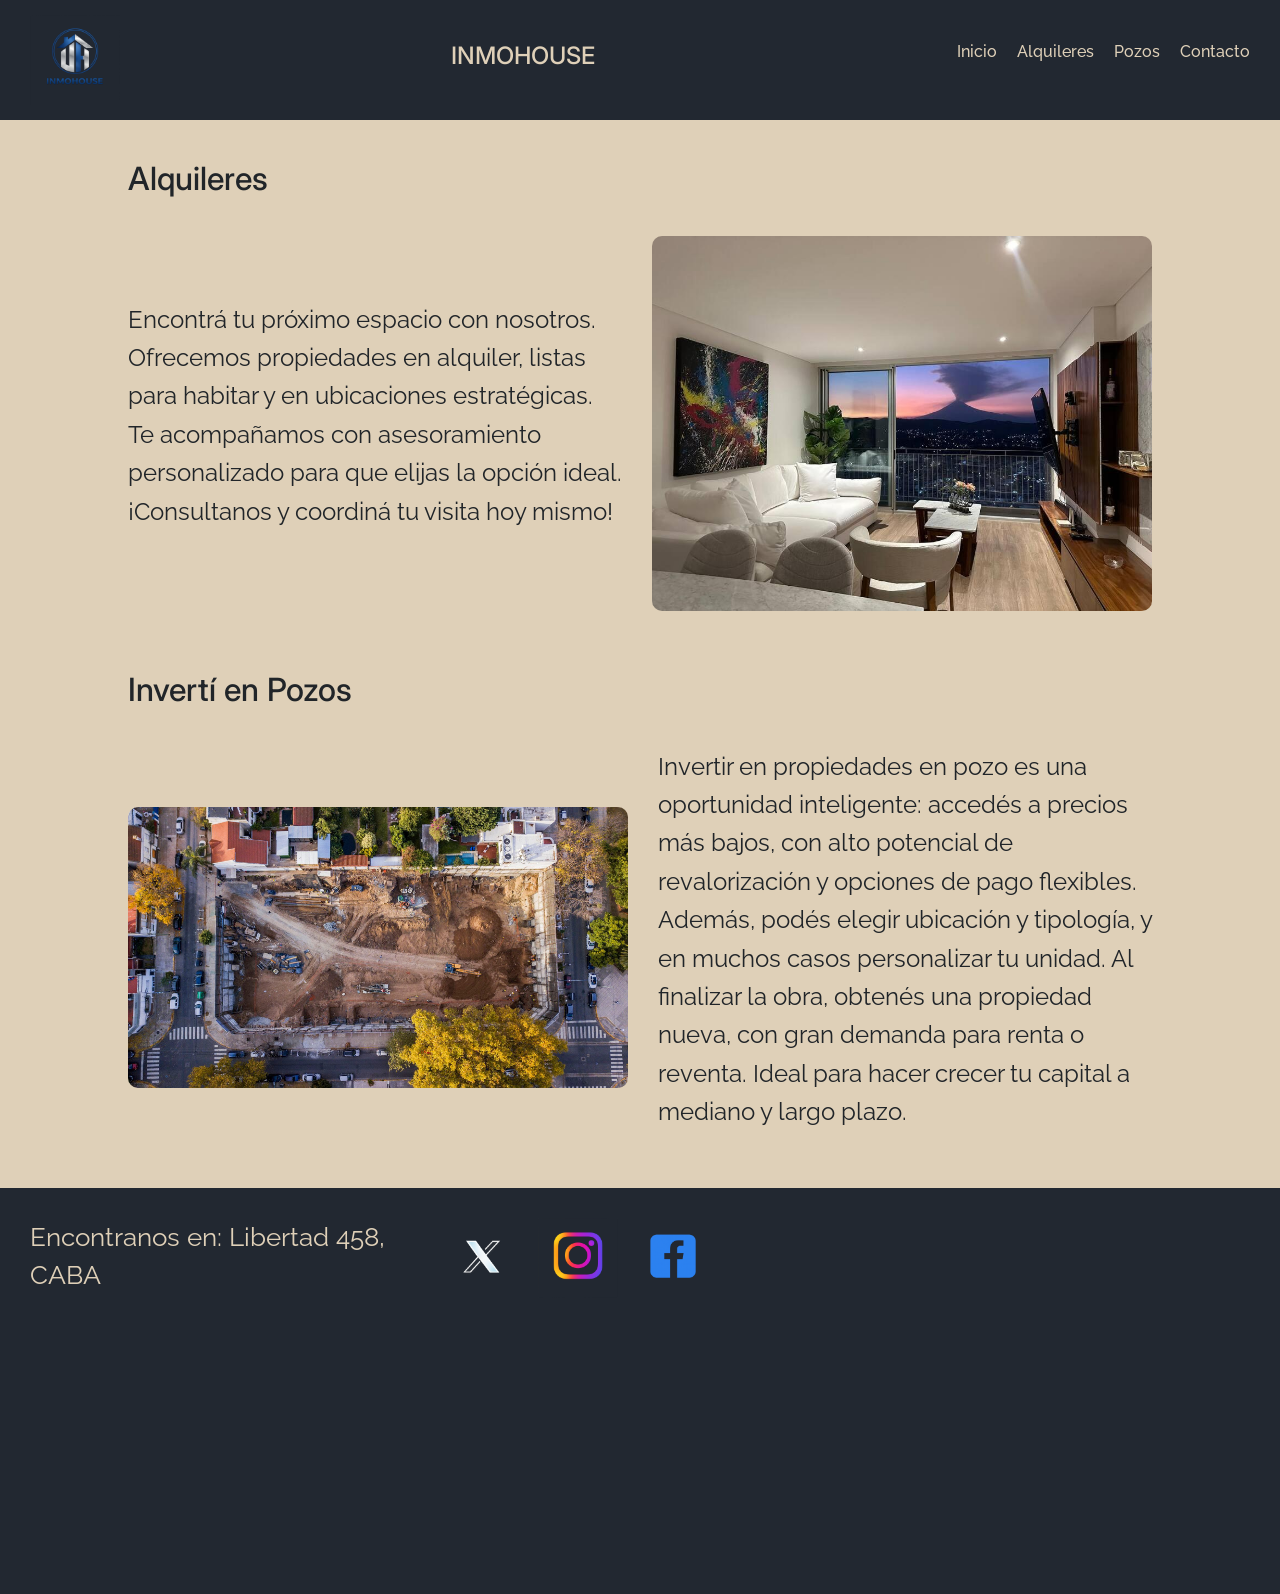
==== index.html @ c88db54d "2da Entrega" ====
<!doctype html>
<html lang="es">
  <head>
    <link rel="preconnect" href="https://fonts.googleapis.com" />
    <link rel="preconnect" href="https://fonts.gstatic.com" crossorigin />
    <link
      href="https://fonts.googleapis.com/css2?family=Inter:ital,opsz,wght@0,14..32,100..900;1,14..32,100..900&family=Raleway:ital,wght@0,100..900;1,100..900&display=swap"
      rel="stylesheet"
    />
    <link rel="preconnect" href="https://fonts.googleapis.com" />
    <link rel="preconnect" href="https://fonts.gstatic.com" crossorigin />
    <link
      href="https://fonts.googleapis.com/css2?family=Raleway:ital,wght@0,100..900;1,100..900&display=swap"
      rel="stylesheet"
    />
    <link href="https://cdn.jsdelivr.net/npm/bootstrap@5.3.8/dist/css/bootstrap.min.css" rel="stylesheet" integrity="sha384-sRIl4kxILFvY47J16cr9ZwB07vP4J8+LH7qKQnuqkuIAvNWLzeN8tE5YBujZqJLB" crossorigin="anonymous">
    <link rel="stylesheet" href="./css/estilos.css" />
    <meta charset="UTF-8" />
    <meta name="viewport" content="width=device-width, initial-scale=1.0" />
    <title>Inmohouse</title>
  </head>
  <body>
    <header>
      <nav aria-label="Navegación principal">
        <div>
          <a href="./index.html">
            <img src="./img/logo.png" class="logo" alt="Inmohouse - Inicio" />
          </a>
        </div>
        <h1 class="titulo">INMOHOUSE</h1>
        <ul>
          <li>
            <a href="./index.html" aria-current="page">Inicio</a>
          </li>
          <li>
            <a href="./pages/alquileres.html">Alquileres</a>
          </li>
          <li>
            <a href="./pages/pozos.html">Pozos</a>
          </li>
          <li>
            <a href="./pages/contacto.html">Contacto</a>
          </li>
        </ul>
      </nav>
    </header>
    <main id="home-principal" class="home">

  <section class="seccion-home seccion-alquileres">
    
    <div class="seccion-header">
      <h2 class="seccion-titulo">Alquileres</h2>
    </div>

    <div class="seccion-contenido">
      <p class="seccion-texto">
        Encontrá tu próximo espacio con nosotros. Ofrecemos propiedades en
        alquiler, listas para habitar y en ubicaciones estratégicas. Te
        acompañamos con asesoramiento personalizado para que elijas la opción
        ideal. ¡Consultanos y coordiná tu visita hoy mismo!
      </p>

      <img
        class="seccion-imagen imagen-alquiler"
        src="./img/dep.jpg"
        alt="Departamento con vista al atardecer"
      />
    </div>

  </section>

  <section class="seccion-home seccion-pozos">

    <div class="seccion-header">
      <h2 class="seccion-titulo">Invertí en Pozos</h2>
    </div>

    <div class="seccion-contenido">
      <p class="seccion-texto">
        Invertir en propiedades en pozo es una oportunidad inteligente:
        accedés a precios más bajos, con alto potencial de revalorización y
        opciones de pago flexibles. Además, podés elegir ubicación y
        tipología, y en muchos casos personalizar tu unidad. Al finalizar la
        obra, obtenés una propiedad nueva, con gran demanda para renta o
        reventa. Ideal para hacer crecer tu capital a mediano y largo plazo.
      </p>

      <img
        class="seccion-imagen imagen-pozo"
        src="./img/construccionPozo.jpg"
        alt="Terreno en construcción"
      />
    </div>

  </section>

</main>
    <footer>
      <div>
        <p>Encontranos en: Libertad 458, CABA</p>
      </div>
      <div>
        <ul>
          <li>
            <a
              href="https://twitter.com"
              target="_blank"
              rel="noopener noreferrer"
            >
              <img src="./img/twitter-x.png" alt="Twitter de Inmohouse" />
            </a>
          </li>
          <li>
            <a
              href="https://instagram.com"
              target="_blank"
              rel="noopener noreferrer"
            >
              <img src="./img/instagram.png" alt="Instagram de Inmohouse" />
            </a>
          </li>
          <li>
            <a
              href="https://facebook.com"
              target="_blank"
              rel="noopener noreferrer"
            >
              <img src="./img/facebook.png" alt="Facebook de Inmohouse" />
            </a>
          </li>
        </ul>
      </div>
      <div>
        <address>
          <iframe
            class="map"
            title="Ubicación de Inmohouse en Google Maps"
            src="https://www.google.com/maps/embed?pb=!1m18!1m12!1m3!1d723.7947108653552!2d-58.38401056813189!3d-34.6032065607165!2m3!1f0!2f0!3f0!3m2!1i1024!2i768!4f13.1!3m3!1m2!1s0x95bccac5fd35a24f%3A0x2b9c7844601e23f9!2sAudio%20Video%20458!5e0!3m2!1ses!2sar!4v1768578086338!5m2!1ses!2sar"
            width="600"
            height="450"
            style="border: 0"
            allowfullscreen
            loading="lazy"
            referrerpolicy="no-referrer-when-downgrade"
          ></iframe>
        </address>
      </div>
    </footer>
    <script src="https://cdn.jsdelivr.net/npm/bootstrap@5.3.8/dist/js/bootstrap.bundle.min.js" integrity="sha384-FKyoEForCGlyvwx9Hj09JcYn3nv7wiPVlz7YYwJrWVcXK/BmnVDxM+D2scQbITxI" crossorigin="anonymous"></script>
  </body>
</html>
---- css/estilos.css ----
*{
  margin: 0;
  padding: 0;
  box-sizing: border-box;
}



/* Colores */

/* azul oscuro #222831
gris oscuro #393E46
marron claro #948979
crema #DFD0B8 */


/* Inter-Titulos - font-family: "Inter", sans-serif; */
/* Raleway-Texto - font-family: "Raleway", sans-serif; */

body{
  font-family: "Raleway", sans-serif;
  overflow-x: hidden;
}

header {
  background-color: #222831;
  padding: 15px 30px;
}

nav {
  display: flex;
  align-items: center;
  justify-content: space-between;
}

/* Logo */
.logo {
  width: 90px;
}

/* Título */
.titulo {
  color: #DFD0B8;
  font-size: 24px;
  font-family: "Inter", sans-serif;;
}

/* Menú */
nav ul {
  display: flex;
  list-style: none;
  gap: 20px;
}

nav ul li a {
  text-decoration: none;
  color: #DFD0B8;
  font-weight: 500;
  transition: 0.3s;
}

nav ul li a:hover {
  color: brown;
}


footer {
  background-color: #222831;
  color: #DFD0B8;
  padding: 30px;
  font-size: 1.60em;
  display: flex;
  flex-wrap: wrap;          
  justify-content: space-between;
  gap: 20px;
}


footer > div {
  flex: 1 1 200px;          
}


/* Lista redes */
footer ul {
  display: flex;
  list-style: none;
  gap: 15px;
  padding: 0;
}

footer ul li img {
  width: 80px;
  transition: 0.3s;
}

footer ul li img:hover {
  transform: scale(1.1);
}

/* Mapa ocupa toda la fila */
footer address {
  width: 100%;
  margin-top: 20px;
}

.map {
  width: 100%;
  height: 300px;
  border-radius: 8px;
}

/* Main Index */

.home {
  padding: 40px 10%;
  display: flex;
  flex-direction: column;
  gap: 60px;
  background-color: #DFD0B8;
}

/* Sección general */
.seccion-home {
  display: flex;
  flex-direction: column;
  gap: 30px;
}

/* Header del h2 */
.seccion-header {
  flex: 0 0 100%;
}

/* Título */
.seccion-titulo {
  font-size: 2em;
  font-family: "Inter", sans-serif;
}

/* Contenido */
.seccion-contenido {
  display: flex;
  align-items: center;
  gap: 30px;
}

/* Texto */
.seccion-texto {
  flex: 1;
  line-height: 1.6;
  font-size: 1.5em;
  font-family: "Raleway", sans-serif;
}

/* Imagen */
.seccion-imagen {
  flex: 1;
  max-width: 500px;
  width: 100%;
  border-radius: 10px;
}

/* Invertir solo la sección de pozos */
.seccion-pozos .seccion-contenido {
  flex-direction: row-reverse;
}

/* Alquileres */

.listado {
  padding: 50px 8%;
  display: grid;
  grid-template-columns: 1fr;
  gap: 70px;
  background-color: #DFD0B8;
}

/* Categoría */
.categoria {
  display: flex;
  flex-direction: column;
  gap: 40px;
}

.categoria-titulo {
  font-size: 2em;
  font-family: "Inter", sans-serif;
  border-left: 6px solid #222831;
  padding-left: 15px;
}

/* Card */
.propiedad-card {
  background: #ffffff;
  padding: 25px;
  border-radius: 14px;
  box-shadow: 0 8px 20px rgba(0,0,0,0.08);
  display: flex;
  flex-direction: column;
  gap: 20px;
  width: 100%;
}

.propiedad-titulo {
  font-size: 1.4em;
  font-family: "Inter", sans-serif;
}

/* Contenido horizontal */
.propiedad-contenido {
  display: flex;
  gap: 30px;
  align-items: center;
}

/* Imagen */
.propiedad-imagen {
  width: 350px;
  height: 230px;
  object-fit: cover;
  border-radius: 10px;
  transition: 0.3s;
}

.propiedad-imagen:hover {
  transform: scale(1.03);
}

/* Texto */
.propiedad-descripcion {
  flex: 1;
  font-family: "Raleway", sans-serif;
  line-height: 1.6;
}



/* Pozos */

.proyecto-header {
  text-align: center;
  margin-bottom: 20px;
  background-color: #DFD0B8;
}

.proyecto-titulo {
  font-size: 34px;
  font-weight: 600;
}

/* Contenedor Principal */
.detalle-proyecto {
  display: flex;
  justify-content: center;   
  padding: 80px 20px;        
  background-color: #DFD0B8; 
}

.proyecto-seccion{
  font-size: 1.25em;
}
/* Card */
.proyecto-card {
  width: 100%;
  max-width: 1100px;        
  background: #ffffff;
  padding: 50px;
  border-radius: 20px;
  box-shadow: 0 20px 50px rgba(0,0,0,0.08);
}

.proyecto-imagen{
  width: 100%;
}

/* Imagenes de carousel */
.proyecto-carousel-img {
  max-height: 450px;
  object-fit: cover;
  border-radius: 12px;
}

/* Carusel */

#carouselProyecto {
  margin-top: 20px;
  max-width: 800px;
}

#carouselProyecto img {
  height: 500px;
  object-fit: cover;
  border-radius: 14px;
}

/* Oscurecer ligeramente para que el texto se vea mejor */
.carousel-item::after {
  content: "";
  position: absolute;
  inset: 0;
  background: rgba(0,0,0,0.35);
  border-radius: 14px;
}

/* Texto centrado elegante */
.carousel-caption {
  bottom: 40%;
}

.carousel-caption h3 {
  font-size: 36px;
  font-weight: bold;
}

.carousel-caption p {
  font-size: 18px;
}




/* Contacto */

/* Contenedor*/
.contacto {
  display: flex;
  justify-content: center;
  padding: 60px 20px;
  background-color:#DFD0B8 ;
}

.contacto-contenedor {
  width: 100%;
  max-width: 600px;
}

/* Formulario */
.contacto-formulario {
  display: flex;
  flex-direction: column;
  gap: 15px;
  background: #f5f5f5;
  padding: 30px;
  border-radius: 12px;
  box-shadow: 0 8px 20px rgba(0,0,0,0.08);
}

/* Labels */
.contacto-label {
  font-weight: 600;
  font-size: 14px;
}

/* Inputs */
.contacto-input,
.contacto-textarea {
  padding: 6px 8px;
  border-radius: 8px;
  border: 1px solid #ccc;
  font-size: 12px;
  transition: 0.3s;
}

.contacto-input{
  height: 35px;
}


/* Textarea */
.contacto-textarea {
  height: 80px;
  resize: none; 
}

.contacto-input:focus,
.contacto-textarea:focus {
  outline: none;
  border-color: #222831;
  box-shadow: 0 0 5px rgba(34,40,49,0.3);
}

/* Boton */
.contacto-boton {
  background: #222831;
  color: white;
  font-weight: bold;
  cursor: pointer;
  border: none;
  margin-top: 10px;
  padding: 12px;
  border-radius: 8px;
  transition: 0.3s;
}

.contacto-boton:hover {
  background: #393E46;
}



/*  Responsive Mobile */

@media (max-width: 768px) {

  /* Header */

  nav {
    flex-direction: column;
    gap: 15px;
    text-align: center;
  }

  nav ul {
    flex-direction: column;
    gap: 10px;
  }

  .logo {
    width: 70px;
  }

  .titulo {
    font-size: 20px;
  }

  /* Inicio */

  .home {
    padding: 30px 20px;
    gap: 40px;
  }

  .seccion-contenido {
    flex-direction: column;
    text-align: center;
  }

  .seccion-texto {
    font-size: 1.1em;
  }

  .seccion-imagen {
    max-width: 100%;
  }

  /* Listas */

  .listado {
    padding: 40px 20px;
    gap: 40px;
  }

  .propiedad-contenido {
    flex-direction: column;
  }

  .propiedad-imagen {
    width: 100%;
    height: 200px;
  }

  /* Pozos */

  .detalle-proyecto {
    padding: 40px 15px;
  }

  .proyecto-card {
    padding: 25px 20px;
  }

  .proyecto-titulo {
    font-size: 24px;
  }

  .proyecto-seccion {
    font-size: 1em;
  }

  .seccion-pozos .seccion-contenido {
    flex-direction: column;
  }

  .proyecto-imagen-principal{
    width: 100%;
  }

  /* Carrusel */

  #carouselProyecto {
    max-width: 100%;
  }

  #carouselProyecto img {
    height: 100%;
    object-fit: cover;
  }

  .carousel-caption h3 {
    font-size: 20px;
  }

  .carousel-caption p {
    font-size: 14px;
  }

  /* Contacto */

  .contacto {
    padding: 40px 15px;
  }

  .contacto-formulario {
    padding: 20px;
  }

  /* Footer */

  footer {
    flex-direction: column;
    text-align: center;
    font-size: 1.2em;
  }

  footer ul {
    justify-content: center;
  }

  footer ul li img {
    width: 50px;
  }

  .map {
    height: 200px;
  }

}
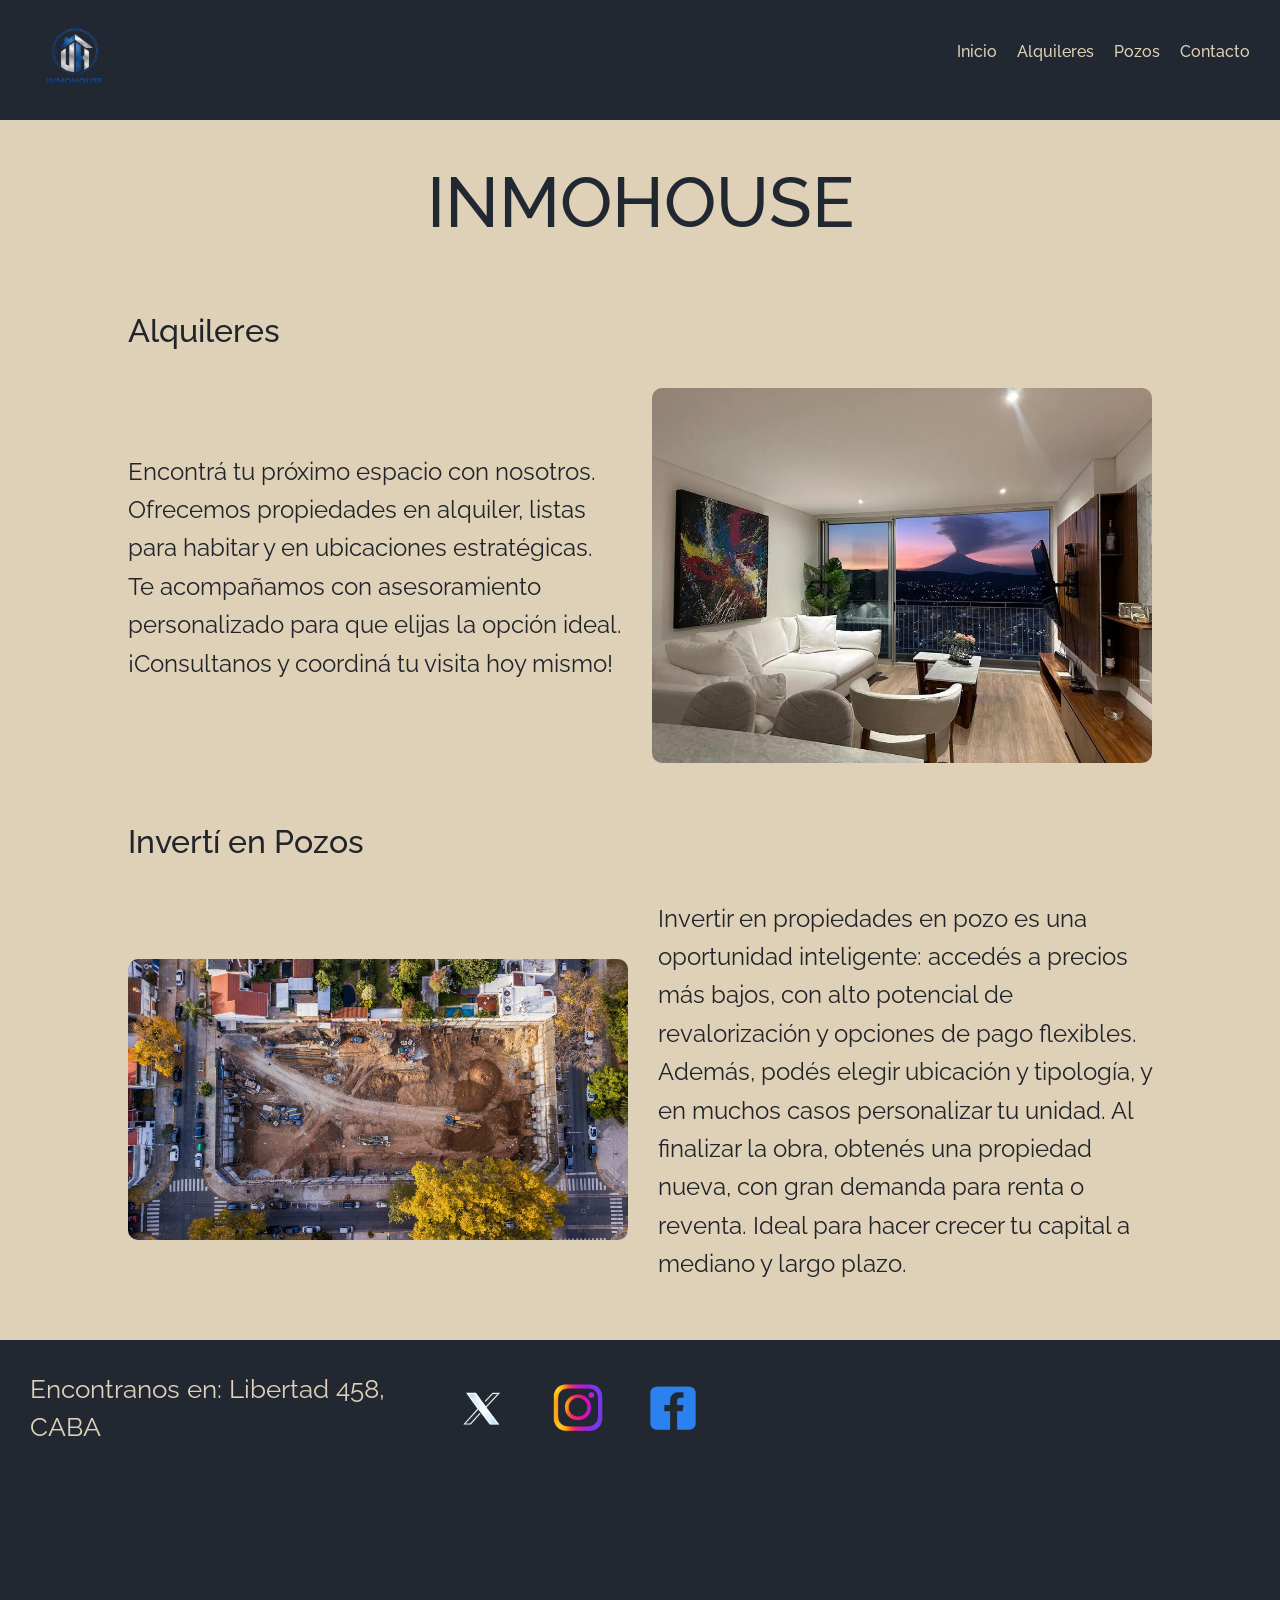
==== commit 0ab5d73b: "tercer entrega" ====
--- a/index.html
+++ b/index.html
@@ -13,8 +13,17 @@
       href="https://fonts.googleapis.com/css2?family=Raleway:ital,wght@0,100..900;1,100..900&display=swap"
       rel="stylesheet"
     />
-    <link href="https://cdn.jsdelivr.net/npm/bootstrap@5.3.8/dist/css/bootstrap.min.css" rel="stylesheet" integrity="sha384-sRIl4kxILFvY47J16cr9ZwB07vP4J8+LH7qKQnuqkuIAvNWLzeN8tE5YBujZqJLB" crossorigin="anonymous">
-    <link rel="stylesheet" href="./css/estilos.css" />
+    <link
+      href="https://cdn.jsdelivr.net/npm/bootstrap@5.3.8/dist/css/bootstrap.min.css"
+      rel="stylesheet"
+      integrity="sha384-sRIl4kxILFvY47J16cr9ZwB07vP4J8+LH7qKQnuqkuIAvNWLzeN8tE5YBujZqJLB"
+      crossorigin="anonymous"
+    />
+    <link
+      rel="stylesheet"
+      href="https://cdnjs.cloudflare.com/ajax/libs/animate.css/4.1.1/animate.min.css"
+    />
+    <link rel="stylesheet" href="./css/estilo.css" />
     <meta charset="UTF-8" />
     <meta name="viewport" content="width=device-width, initial-scale=1.0" />
     <title>Inmohouse</title>
@@ -27,7 +36,7 @@
             <img src="./img/logo.png" class="logo" alt="Inmohouse - Inicio" />
           </a>
         </div>
-        <h1 class="titulo">INMOHOUSE</h1>
+
         <ul>
           <li>
             <a href="./index.html" aria-current="page">Inicio</a>
@@ -45,56 +54,51 @@
       </nav>
     </header>
     <main id="home-principal" class="home">
+      <h1 class="titulo animate__animated animate__backInDown animate__delay-2s">INMOHOUSE</h1>
+      <section class="seccion-home seccion-alquileres">
+        <div class="seccion-header">
+          <h2 class="seccion-titulo">Alquileres</h2>
+        </div>
 
-  <section class="seccion-home seccion-alquileres">
-    
-    <div class="seccion-header">
-      <h2 class="seccion-titulo">Alquileres</h2>
-    </div>
+        <div class="seccion-contenido">
+          <p class="seccion-texto">
+            Encontrá tu próximo espacio con nosotros. Ofrecemos propiedades en
+            alquiler, listas para habitar y en ubicaciones estratégicas. Te
+            acompañamos con asesoramiento personalizado para que elijas la
+            opción ideal. ¡Consultanos y coordiná tu visita hoy mismo!
+          </p>
 
-    <div class="seccion-contenido">
-      <p class="seccion-texto">
-        Encontrá tu próximo espacio con nosotros. Ofrecemos propiedades en
-        alquiler, listas para habitar y en ubicaciones estratégicas. Te
-        acompañamos con asesoramiento personalizado para que elijas la opción
-        ideal. ¡Consultanos y coordiná tu visita hoy mismo!
-      </p>
+          <img
+            class="seccion-imagen imagen-alquiler animate__animated animate__tada animate__delay-2s"
+            src="./img/dep.jpg"
+            alt="Departamento con vista al atardecer"
+          />
+        </div>
+      </section>
 
-      <img
-        class="seccion-imagen imagen-alquiler"
-        src="./img/dep.jpg"
-        alt="Departamento con vista al atardecer"
-      />
-    </div>
+      <section class="seccion-home seccion-pozos">
+        <div class="seccion-header">
+          <h2 class="seccion-titulo">Invertí en Pozos</h2>
+        </div>
 
-  </section>
+        <div class="seccion-contenido">
+          <p class="seccion-texto">
+            Invertir en propiedades en pozo es una oportunidad inteligente:
+            accedés a precios más bajos, con alto potencial de revalorización y
+            opciones de pago flexibles. Además, podés elegir ubicación y
+            tipología, y en muchos casos personalizar tu unidad. Al finalizar la
+            obra, obtenés una propiedad nueva, con gran demanda para renta o
+            reventa. Ideal para hacer crecer tu capital a mediano y largo plazo.
+          </p>
 
-  <section class="seccion-home seccion-pozos">
-
-    <div class="seccion-header">
-      <h2 class="seccion-titulo">Invertí en Pozos</h2>
-    </div>
-
-    <div class="seccion-contenido">
-      <p class="seccion-texto">
-        Invertir en propiedades en pozo es una oportunidad inteligente:
-        accedés a precios más bajos, con alto potencial de revalorización y
-        opciones de pago flexibles. Además, podés elegir ubicación y
-        tipología, y en muchos casos personalizar tu unidad. Al finalizar la
-        obra, obtenés una propiedad nueva, con gran demanda para renta o
-        reventa. Ideal para hacer crecer tu capital a mediano y largo plazo.
-      </p>
-
-      <img
-        class="seccion-imagen imagen-pozo"
-        src="./img/construccionPozo.jpg"
-        alt="Terreno en construcción"
-      />
-    </div>
-
-  </section>
-
-</main>
+          <img
+            class="seccion-imagen imagen-pozo animate__animated animate__tada animate__delay-2s"
+            src="./img/construccionPozo.jpg"
+            alt="Terreno en construcción"
+          />
+        </div>
+      </section>
+    </main>
     <footer>
       <div>
         <p>Encontranos en: Libertad 458, CABA</p>
@@ -146,6 +150,10 @@
         </address>
       </div>
     </footer>
-    <script src="https://cdn.jsdelivr.net/npm/bootstrap@5.3.8/dist/js/bootstrap.bundle.min.js" integrity="sha384-FKyoEForCGlyvwx9Hj09JcYn3nv7wiPVlz7YYwJrWVcXK/BmnVDxM+D2scQbITxI" crossorigin="anonymous"></script>
+    <script
+      src="https://cdn.jsdelivr.net/npm/bootstrap@5.3.8/dist/js/bootstrap.bundle.min.js"
+      integrity="sha384-FKyoEForCGlyvwx9Hj09JcYn3nv7wiPVlz7YYwJrWVcXK/BmnVDxM+D2scQbITxI"
+      crossorigin="anonymous"
+    ></script>
   </body>
 </html>
--- a/css/estilo.css
+++ b/css/estilo.css
@@ -0,0 +1,396 @@
+* {
+  margin: 0;
+  padding: 0;
+  box-sizing: border-box;
+}
+
+body {
+  font-family: "Raleway", sans-serif;
+  overflow-x: hidden;
+}
+
+.titulo {
+  color: #222831;
+  font-size: 70px;
+  font-family: "Raleway", sans-serif;
+  justify-content: center;
+  display: flex;
+  justify-content: center;
+}
+
+.seccion-pozos .seccion-contenido {
+  flex-direction: row-reverse;
+}
+
+header {
+  background-color: #222831;
+  padding: 15px 30px;
+}
+header .logo {
+  width: 90px;
+}
+header nav {
+  display: flex;
+  align-items: center;
+  justify-content: space-between;
+}
+header nav ul {
+  display: flex;
+  list-style: none;
+  gap: 20px;
+}
+header nav li a {
+  text-decoration: none;
+  color: #DFD0B8;
+  font-weight: 500;
+  transition: 0.3s;
+}
+header nav li a:hover {
+  color: #948979;
+}
+
+footer {
+  background-color: #222831;
+  color: #DFD0B8;
+  padding: 30px;
+  font-size: 1.6em;
+  display: flex;
+  flex-wrap: wrap;
+  justify-content: space-between;
+  gap: 20px;
+}
+footer div {
+  flex: 1 1 200px;
+}
+footer ul {
+  display: flex;
+  list-style: none;
+  gap: 15px;
+  padding: 0;
+}
+footer ul li img {
+  width: 80px;
+  transition: 0.3s;
+}
+footer ul li img:hover {
+  transform: scale(1.1);
+}
+footer ul address {
+  width: 100%;
+  margin-top: 20px;
+}
+footer .map {
+  width: 100%;
+  height: 250px;
+  border-radius: 14px;
+}
+
+.home {
+  padding: 40px 10%;
+  display: flex;
+  flex-direction: column;
+  gap: 60px;
+  background-color: #DFD0B8;
+}
+.home .seccion-home {
+  display: flex;
+  flex-direction: column;
+  gap: 30px;
+}
+.home .seccion-home .seccion-header {
+  flex: 0 0 100%;
+}
+.home .seccion-home .seccion-header .seccion-titulo {
+  font-size: 2em;
+  font-family: "Raleway", sans-serif;
+}
+.home .seccion-home .seccion-contenido {
+  display: flex;
+  align-items: center;
+  gap: 30px;
+}
+.home .seccion-home .seccion-contenido .seccion-texto {
+  flex: 1;
+  line-height: 1.6;
+  font-size: 1.5em;
+  font-family: "Raleway", sans-serif;
+}
+.home .seccion-home .seccion-contenido .seccion-imagen {
+  flex: 1;
+  max-width: 500px;
+  width: 100%;
+  border-radius: 10px;
+  gap: 30px;
+}
+
+.listado {
+  padding: 20px 8%;
+  display: grid;
+  grid-template-columns: 1fr;
+  gap: 70px;
+  background-color: #DFD0B8;
+}
+.listado .categoria {
+  display: flex;
+  flex-direction: column;
+  gap: 40px;
+}
+.listado .categoria .categoria-titulo {
+  font-size: 2em;
+  font-family: "Raleway", sans-serif;
+  border-left: 6px solid #222831;
+  padding-left: 15px;
+}
+.listado .propiedad-card {
+  background: white;
+  padding: 25px;
+  border-radius: 14px;
+  box-shadow: 0 8px 20px #393E46;
+  display: flex;
+  flex-direction: column;
+  gap: 20px;
+  width: 100%;
+}
+.listado .propiedad-card .propiedad-titulo {
+  font-size: 1.4em;
+  font-family: "Raleway", sans-serif;
+}
+.listado .propiedad-card .propiedad-contenido {
+  display: flex;
+  gap: 30px;
+  align-items: center;
+}
+.listado .propiedad-card .propiedad-imagen {
+  width: 350px;
+  height: 230px;
+  object-fit: cover;
+  border-radius: 10px;
+  transition: 0.3s;
+}
+.listado .propiedad-card .propiedad-imagen:hover {
+  transform: scale(1.03);
+}
+.listado .propiedad-card .propiedad-descripcion {
+  flex: 1;
+  font-family: "Raleway", sans-serif;
+  line-height: 1.6;
+}
+
+.detalle-proyecto {
+  display: flex;
+  justify-content: center;
+  flex-direction: column;
+  padding: 80px 20px;
+  background-color: #DFD0B8;
+  width: 100%;
+}
+.detalle-proyecto .proyecto-card {
+  width: 100%;
+  max-width: 1100px;
+  background: white;
+  padding: 50px;
+  border-radius: 20px;
+  box-shadow: 0 20px 50px rgba(0, 0, 0, 0.08);
+  margin: 60px auto;
+}
+.detalle-proyecto .proyecto-card .proyecto-header {
+  text-align: center;
+  margin-bottom: 20px;
+  background-color: #DFD0B8;
+}
+.detalle-proyecto .proyecto-card .proyecto-titulo {
+  font-size: 34px;
+  font-weight: 600;
+}
+.detalle-proyecto .proyecto-seccion {
+  font-size: 1.25em;
+}
+.detalle-proyecto .proyecto-imagen {
+  width: 100%;
+}
+
+.proyecto-carousel-img {
+  max-height: 450px;
+  object-fit: cover;
+  border-radius: 12px;
+}
+
+#carouselProyecto {
+  margin-top: 20px;
+  max-width: 800px;
+}
+#carouselProyecto img {
+  height: 500px;
+  object-fit: cover;
+  border-radius: 14px;
+}
+#carouselProyecto .carousel-item::after {
+  content: "";
+  position: absolute;
+  inset: 0;
+  background: rgba(0, 0, 0, 0.35);
+  border-radius: 14px;
+}
+#carouselProyecto .carousel-caption {
+  bottom: 40%;
+}
+#carouselProyecto .carousel-caption h3 {
+  font-size: 36px;
+  font-weight: bold;
+}
+#carouselProyecto .carousel-caption p {
+  font-size: 18px;
+}
+
+.contacto {
+  display: flex;
+  justify-content: center;
+  padding: 60px 20px;
+  background-color: #DFD0B8;
+}
+.contacto .contacto-contenedor {
+  width: 100%;
+  max-width: 600px;
+}
+.contacto .contacto-contenedor .contacto-formulario {
+  display: flex;
+  flex-direction: column;
+  gap: 15px;
+  background: white;
+  padding: 30px;
+  border-radius: 12px;
+  box-shadow: 0 8px 20px rgba(0, 0, 0, 0.08);
+}
+.contacto .contacto-contenedor .contacto-formulario .contacto-label {
+  font-weight: 600;
+  font-size: 14px;
+}
+.contacto .contacto-contenedor .contacto-input {
+  height: 35px;
+}
+.contacto .contacto-contenedor .contacto-input .contacto-textarea {
+  padding: 6px 8px;
+  border-radius: 8px;
+  border: 1px solid #393E46;
+  font-size: 12px;
+  transition: 0.3s;
+}
+.contacto .contacto-contenedor .contacto-input .contacto-textarea .contacto-textarea {
+  height: 80px;
+  resize: none;
+}
+.contacto .contacto-contenedor .contacto-input .contacto-textarea .contacto-textarea:focus {
+  outline: none;
+  border-color: #948979;
+  box-shadow: 0 0 5px rgba(34, 40, 49, 0.3);
+}
+.contacto .contacto-contenedor .contacto-input .contacto-boton {
+  background: #948979;
+  color: white;
+  font-weight: bold;
+  cursor: pointer;
+  border: none;
+  margin-top: 10px;
+  padding: 12px;
+  border-radius: 8px;
+  transition: 0.3s;
+}
+.contacto .contacto-contenedor .contacto-input .contacto-boton .contacto-boton:hover {
+  background: #222831;
+}
+
+@media (max-width: 480px) {
+  nav {
+    flex-direction: column;
+    gap: 15px;
+    text-align: center;
+  }
+  nav ul {
+    flex-direction: column;
+    gap: 10px;
+  }
+  nav .logo {
+    width: 70px;
+  }
+  .titulo {
+    font-size: 20px;
+  }
+  .home {
+    padding: 30px 20px;
+    gap: 40px;
+  }
+  .home .seccion-contenido {
+    flex-direction: column;
+    text-align: center;
+  }
+  .home .seccion-contenido .seccion-texto {
+    font-size: 1.1em;
+  }
+  .home .seccion-contenido .seccion-imagen {
+    max-width: 100%;
+  }
+  .listado {
+    padding: 10px;
+    gap: 40px;
+  }
+  .listado .propiedad-contenido {
+    flex-direction: column;
+  }
+  .listado .propiedad-imagen {
+    width: 100%;
+    height: 200px;
+  }
+  .detalle-proyecto {
+    padding: 40px 15px;
+  }
+  .detalle-proyecto .proyecto-card {
+    padding: 25px 20px;
+  }
+  .detalle-proyecto .proyecto-card .proyecto-titulo {
+    font-size: 24px;
+  }
+  .detalle-proyecto .proyecto-card .proyecto-seccion {
+    font-size: 1em;
+  }
+  .detalle-proyecto .proyecto-card .seccion-pozos .seccion-contenido {
+    flex-direction: column;
+  }
+  .detalle-proyecto .proyecto-card .proyecto-imagen-principal {
+    width: 100%;
+  }
+  #carouselProyecto {
+    max-width: 100%;
+  }
+  #carouselProyecto img {
+    height: 100%;
+    object-fit: cover;
+  }
+  #carouselProyecto .carousel-caption h3 {
+    font-size: 20px;
+  }
+  #carouselProyecto .carousel-caption p {
+    font-size: 14px;
+  }
+  .contacto {
+    padding: 40px 15px;
+  }
+  .contacto .contacto-formulario {
+    padding: 20px;
+  }
+  footer {
+    flex-direction: column;
+    text-align: center;
+    font-size: 1.2em;
+  }
+  footer ul {
+    justify-content: center;
+  }
+  footer li img {
+    width: 50px;
+  }
+  footer .map {
+    height: 200px;
+  }
+}
+
+/*# sourceMappingURL=estilo.css.map */
